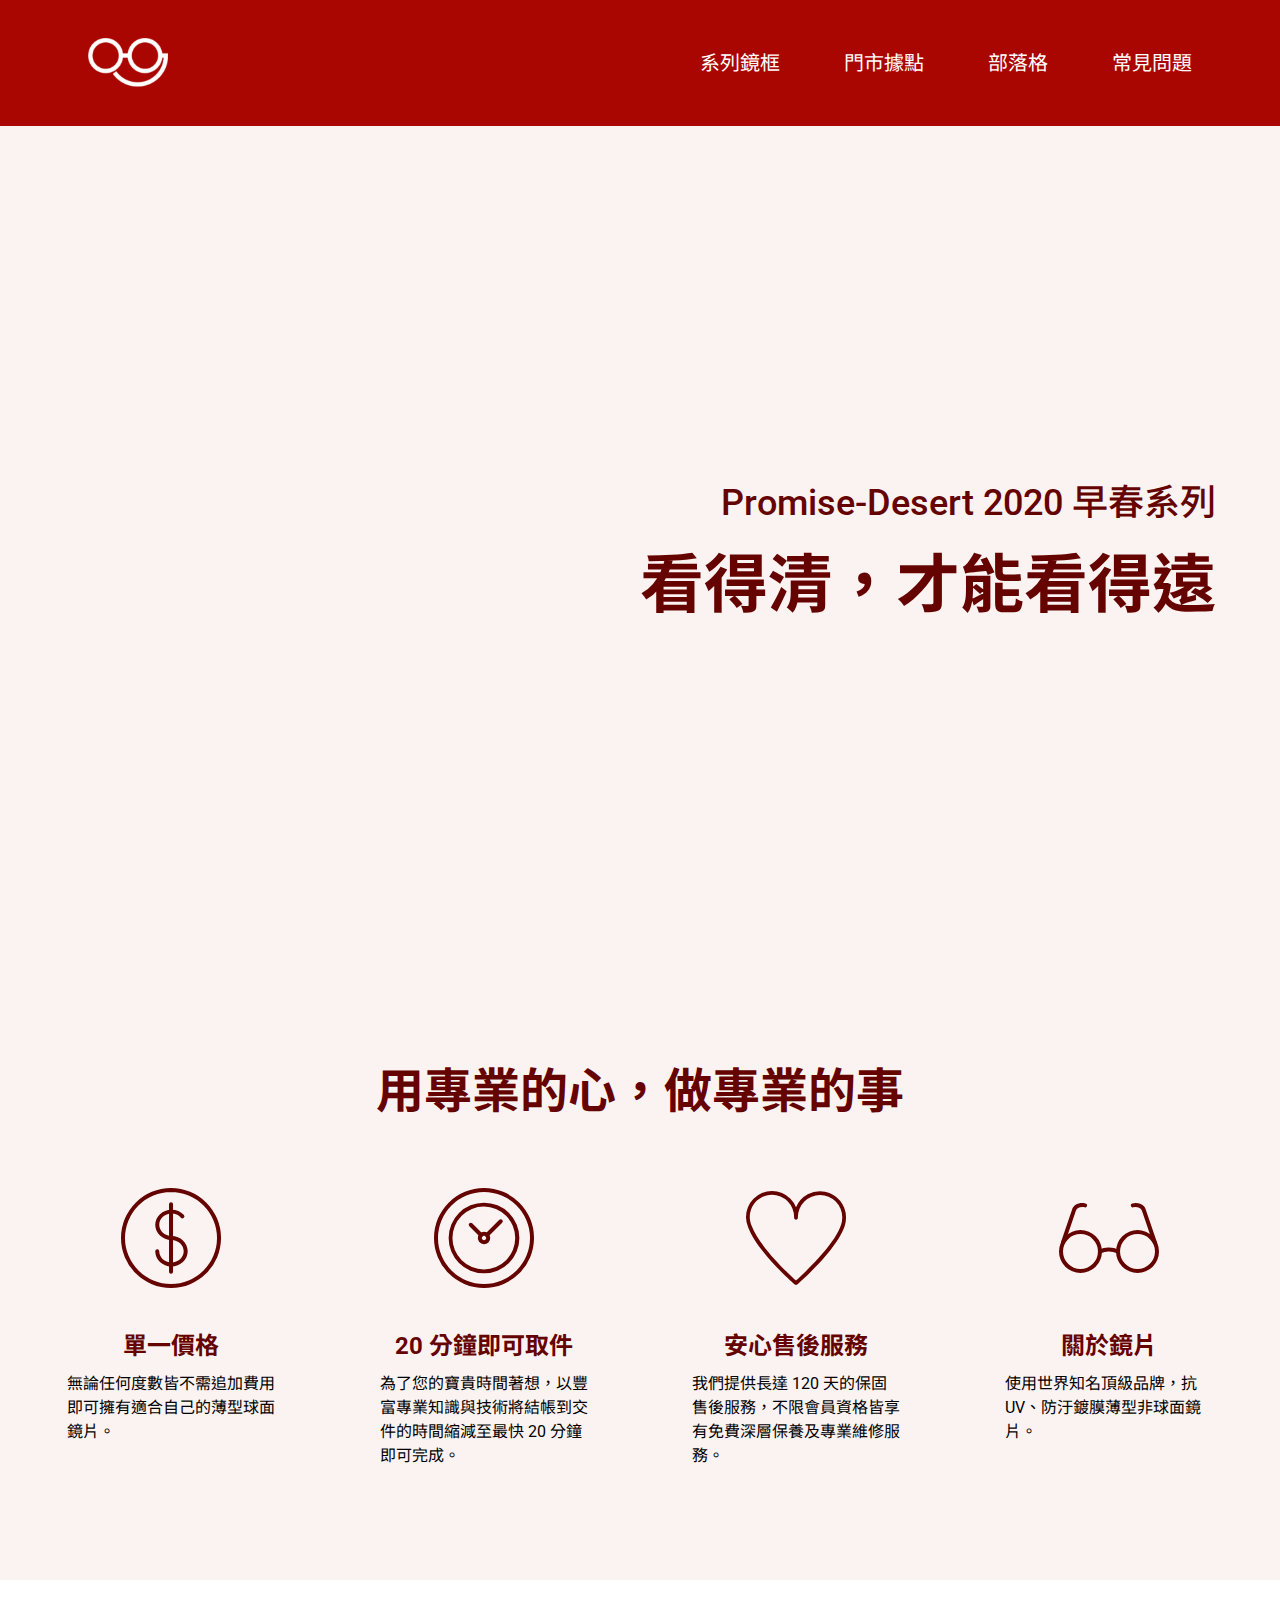
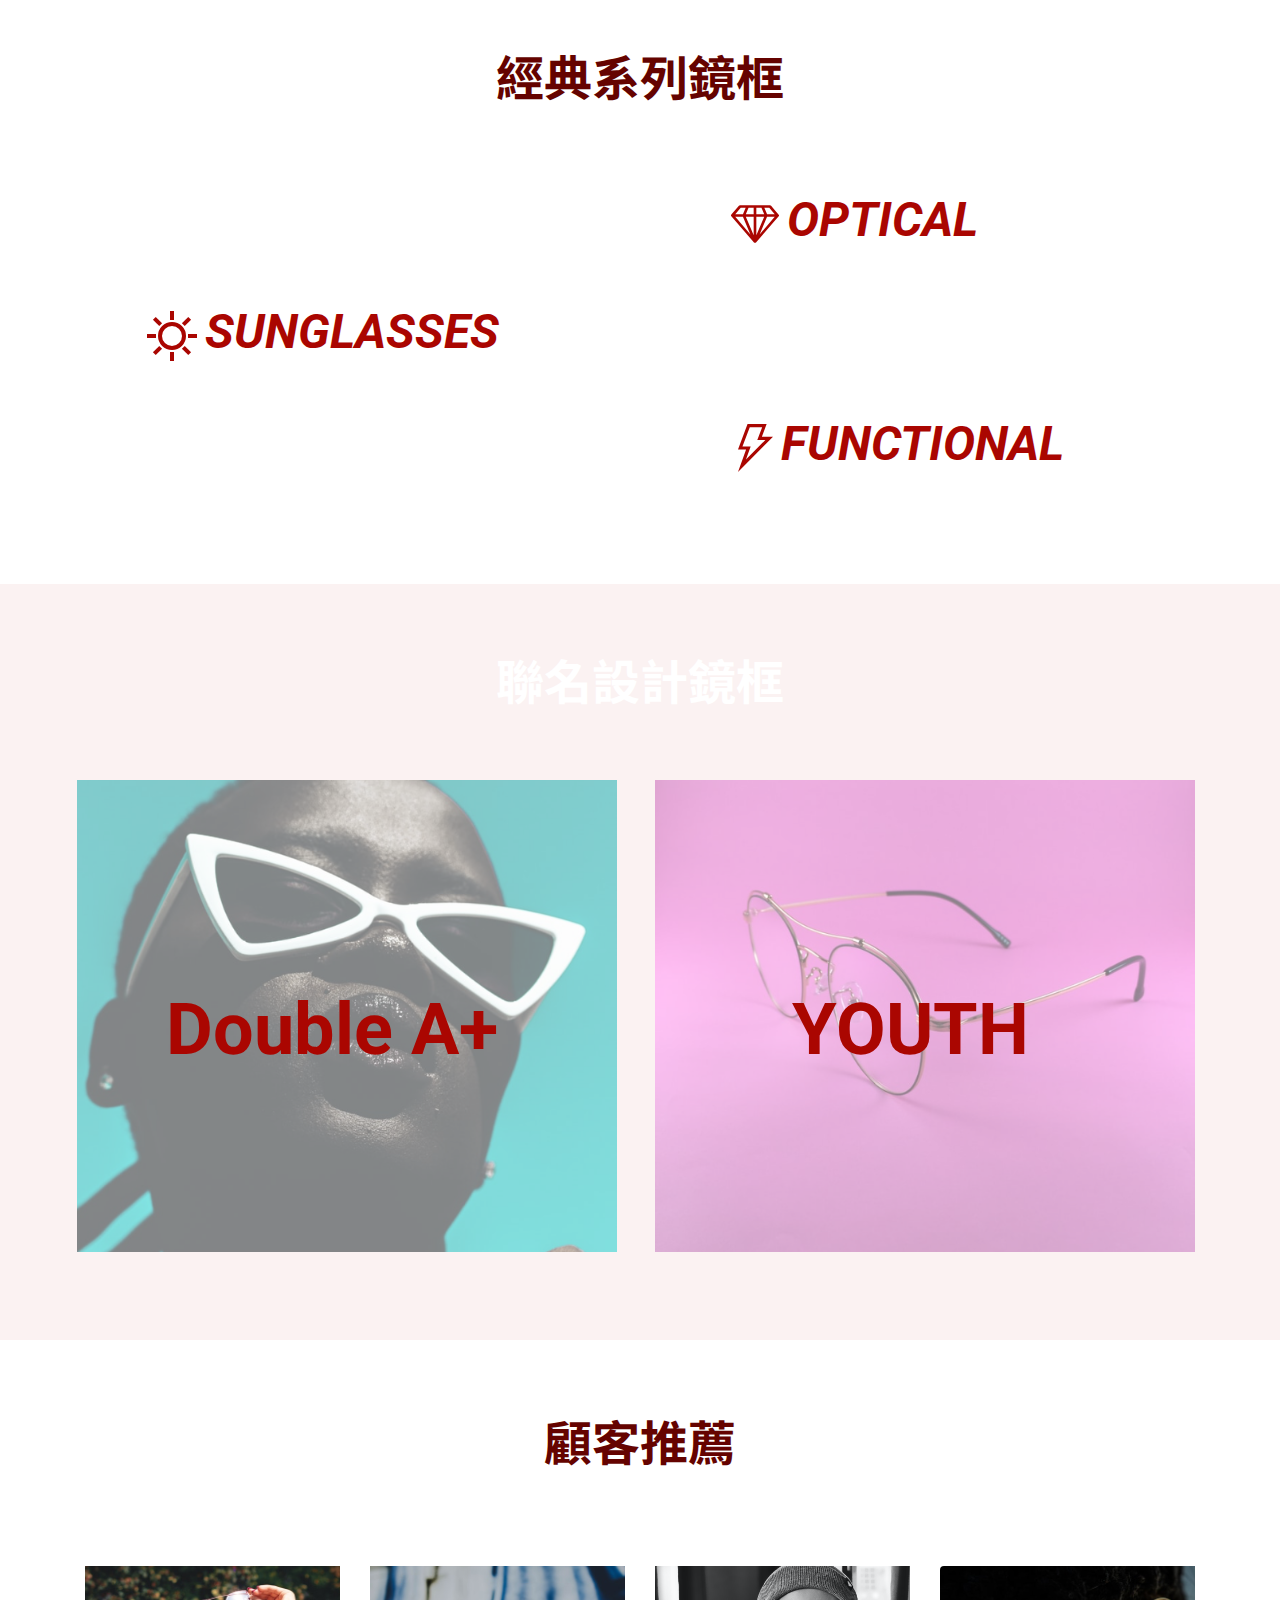
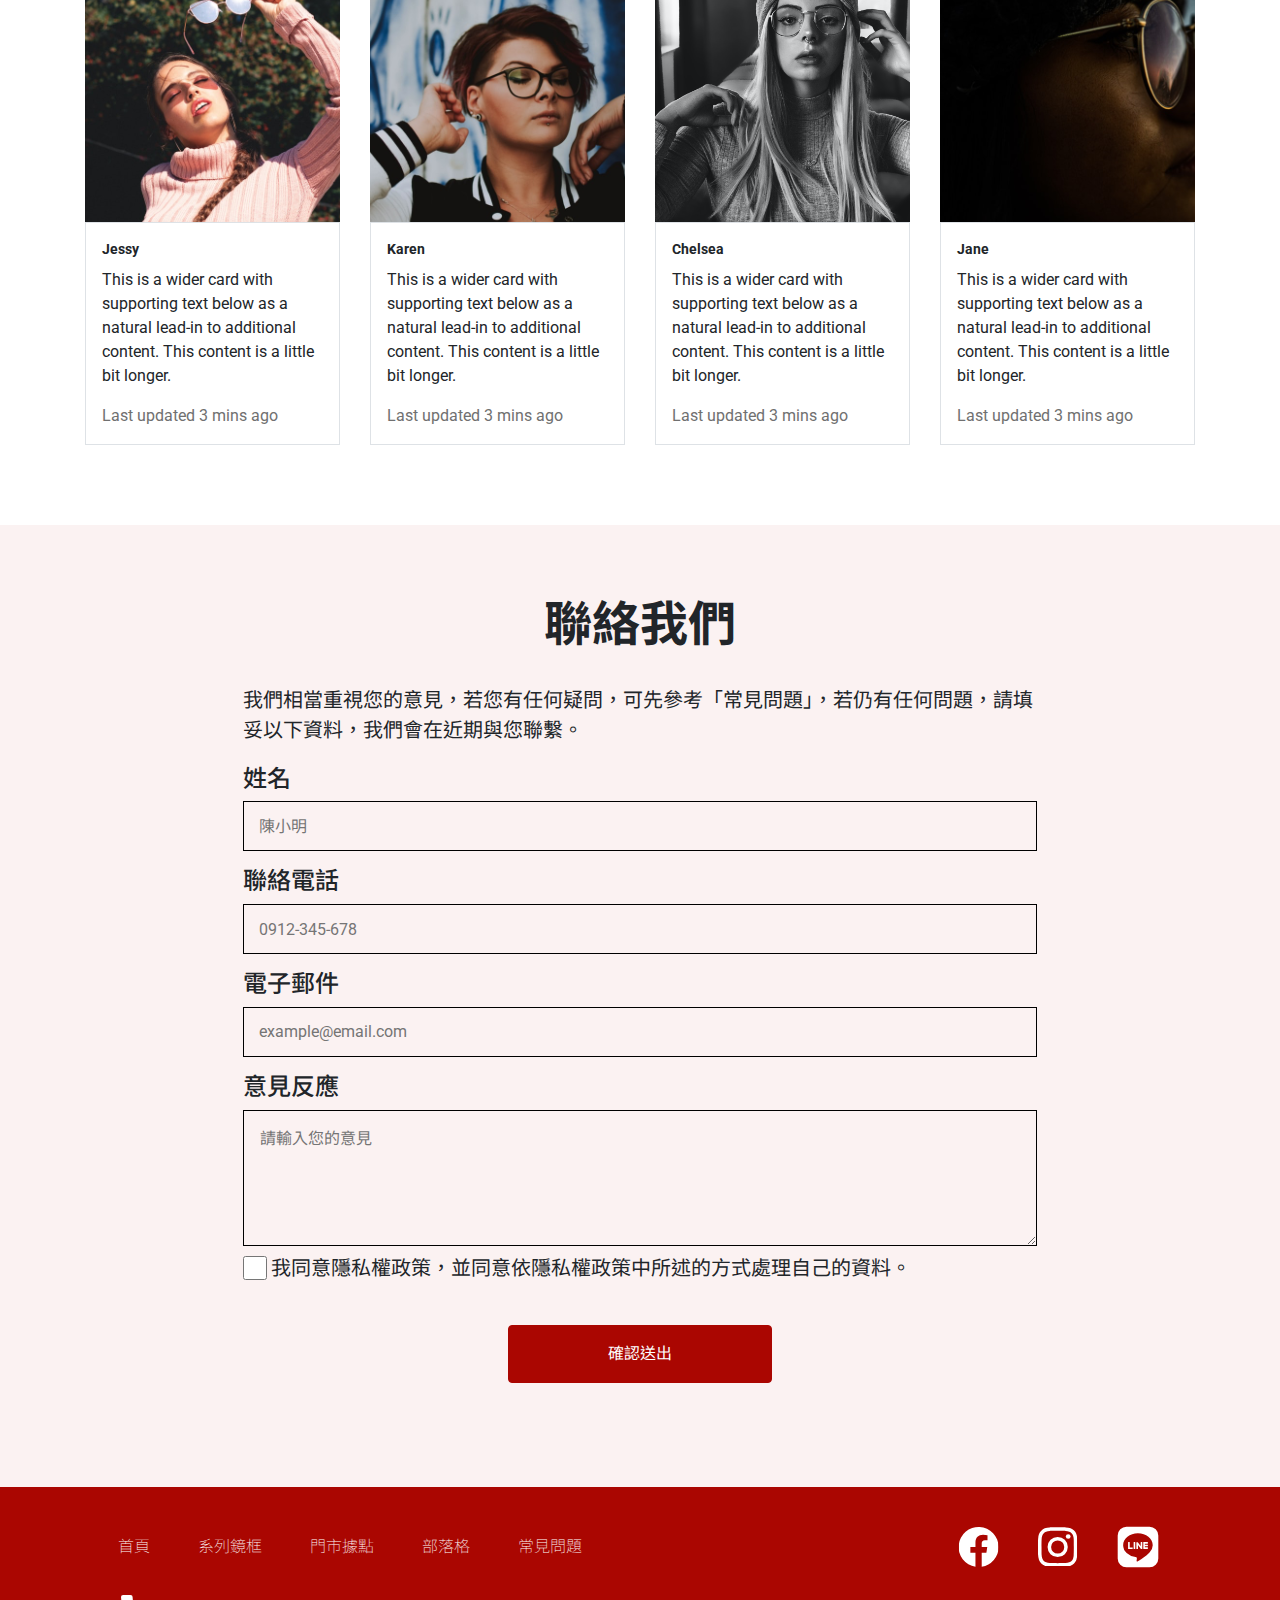
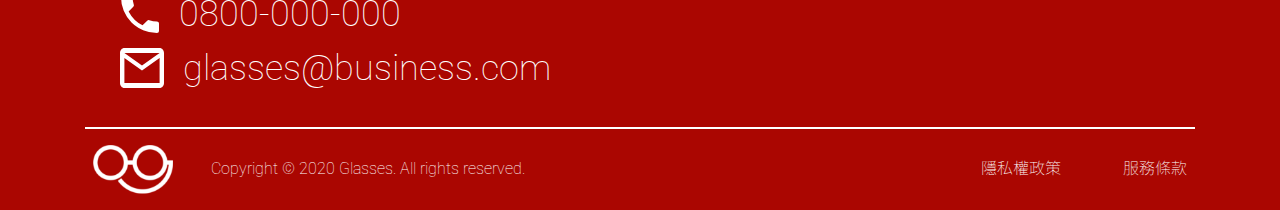
==== index.html @ 2b52bfc2 "Add files via upload" ====
<!DOCTYPE html>
<html lang="en">
<head>
    <meta charset="UTF-8">
    <meta name="viewport" content="width=device-width, initial-scale=1.0">
    <link href="https://fonts.googleapis.com/css2?family=Noto+Sans+TC:wght@300&display=swap" rel="stylesheet">
    <link href="https://fonts.googleapis.com/css2?family=Roboto:wght@300&display=swap" rel="stylesheet">
    <link href="https://fonts.googleapis.com/css2?family=Roboto:wght@500&display=swap" rel="stylesheet">
    <link rel="stylesheet" href="css/all.css">
    <title>首頁｜微笑眼鏡</title>
</head>
<body>
    <div class="pink container-fliud">
        <div class="header">
            <div class="d-none d-md-block">
                <div class="navbar col-12 d-flex justify-content-md-around justify-content-lg-between px-lg-13">
                    <h1 class="brandLogo m-0 py-7"><a href="index.html">LOGO品牌識別</a></h1>
                    <ul class="d-flex m-0">
                        <li><a class="mr-11" href="#">系列鏡框</a></li><a href="#"></a>
                        <li><a class="mr-11" href="#">門市據點</a></li><a href="#"></a>
                        <li><a class="mr-11" href="#">部落格</a></li><a href="#"></a>
                        <li><a href="#">常見問題</a></li><a href="#"></a>
                    </ul>
                </div>
            </div>
            <div class="d-block d-md-none">
                <div class="navbarMobile col-12 d-flex align-items-center">
                    <a href="#"><img src="img/burger.svg" alt=""></a>
                    <h1 class="brandLogo mb-0"><a href="index.html">LOGO品牌識別</a></h1>
                </div>
            </div>
            <div class="bannerPC bannerPad bannerMobile">
                <div class="bannerText d-flex flex-column offset-2 offset-md-4 offset-lg-6">
                    <h3 class="bannerIntro">Promise-Desert 2020 早春系列</h3>
                    <h2 class="bannerTitle">看得清，才能看得遠</h2>
                </div>
            </div>
            <div class="keyBlock d-flex flex-column align-items-center pt-11 pb-12">
                <h2 class="keyBlock-title mb-10">用專業的心，做專業的事</h2>
                <ul class="d-flex col-12 justify-content-center align-items-start flex-wrap">
                    <li class="textBlock col-12 col-md-6 col-lg-3 d-flex flex-column align-items-center">
                        <img class="mb-9" src="img/dollar.svg" alt="">
                        <h3 class="textBlock-title">單一價格</h3>
                        <p>無論任何度數皆不需追加費用<br>即可擁有適合自己的薄型球面<br>鏡片。</p>
                    </li>
                    <li class="textBlock col-12 col-md-6 col-lg-3 offset-1 d-flex flex-column align-items-center m-0">
                        <img class="mb-9" src="img/clock.svg" alt="">
                        <h3 class="textBlock-title">20 分鐘即可取件</h3>
                        <p>為了您的寶貴時間著想，以豐<br>富專業知識與技術將結帳到交<br>件的時間縮減至最快 20 分鐘<br>即可完成。</p>
                    </li>
                    <li class="textBlock col-12 col-md-6 col-lg-3 offset-1 d-flex flex-column align-items-center m-0">
                        <img class="mb-9" src="img/heart.svg" alt="">
                        <h3 class="textBlock-title">安心售後服務</h3>
                        <p>我們提供長達 120 天的保固<br>售後服務，不限會員資格皆享<br>有免費深層保養及專業維修服<br>務。</p>
                    </li>
                    <li class="textBlock col-12 col-md-6 col-lg-3 offset-1 d-flex flex-column align-items-center m-0">
                        <img class="mb-9" src="img/glasses.svg" alt="">
                        <h3 class="textBlock-title">關於鏡片</h3>
                        <p>使用世界知名頂級品牌，抗<br>UV、防汙鍍膜薄型非球面鏡<br>片。</p>
                    </li>
                </ul>
            </div>
        </div>
    </div>
    <div class="container">
        <div class="row m-0">
            <div class="classic pt-8 pb-5 pt-md-11 pb-md-12">
                <h2 class="classicTitle pb-5 pb-md-10">經典系列鏡框</h2>
                <ul class="col-12 d-flex flex-column align-items-center">
                    <li class="classic-item d-flex align-items-center mb-8">
                        <img class="classicPic col-12 col-md-7" src="https://i.ibb.co/PTWrkhd/product-1.png" alt="">
                        <img class="w-diaPic d-block d-md-none" src="img/w-dia-sm.svg" alt="">
                        <h3 class="w-diaText d-block d-md-none">OPTICAL</h3>
                        <div class="classicText col-5 d-flex">
                            <img class="mr-2 d-none d-lg-block" src="img/diamond.svg" alt="">
                            <img class="mr-2 d-none d-md-block d-lg-none" src="img/diamond-sm.svg" alt="">
                            <h3 class="d-none d-md-block">OPTICAL</h3>
                        </div>
                    </li>
                    <li class="classic-item d-flex flex-lg-row-reverse align-items-center mb-8">
                        <img class="classicPic col-12 col-md-7" src="https://i.ibb.co/HFgyzRF/product-2.png" alt="">
                        <img class="w-sunPic d-block d-md-none" src="img/w-sun-sm.svg" alt="">
                        <h3 class="w-sunText d-block d-md-none">SUNGLASSES</h3>
                        <div class="classicText col-5 d-flex justify-lg-content-end">
                            <img class="mr-2 d-none d-lg-block" src="img/sun.svg" alt="">
                            <img class="mr-2 d-none d-md-block d-lg-none" src="img/sun-sm.svg" alt="">
                            <h3 class="d-none d-md-block">SUNGLASSES</h3>
                        </div>                    
                    </li>
                    <li class="classic-item d-flex align-items-center">                        
                        <img class="classicPic col-12 col-md-7" src="https://i.ibb.co/9H6M8vJ/product-3.png" alt="">
                        <img class="w-flashPic d-block d-md-none" src="img/w-flash-sm.svg" alt="">
                        <h3 class="w-flashText d-block d-md-none">FUNCTIONAL</h3>
                        <div class="classicText col-5 d-flex">
                            <img class="mr-2 d-none d-lg-block" src="img/flash.svg" alt="">
                            <img class="mr-2 d-none d-md-block d-lg-none" src="img/flash-sm.svg" alt="">
                            <h3 class="d-none d-md-block">FUNCTIONAL</h3>
                        </div>
                    </li>
                </ul>
            </div>
        </div>
    </div>
    <div class="pink container-fliud">
        <div class="co-branding py-8 py-md-0">
            <h2 class="co-branding-title pb-5 pt-md-11 pb-md-10 m-0">聯名設計鏡框</h2>
            <ul class="col-12 d-flex justify-content-center m-0">
                <li class="brand-list d-flex flex-column flex-md-row mb-md-13">
                    <div class="brand-list-item col-12 col-md-6 mb-4 mb-md-0">
                        <img class="mr-2 d-none d-lg-block" src="img/co-branding1.png" alt="">
                        <img class="mr-md-2 d-block d-lg-none" src="img/co-branding1-sm.png" alt="">
                        <div class="mask"></div>
                        <h3 class="itemText pri">Double A+</h3>
                    </div>
                    <div class="brand-list-item col-12 col-md-6">
                        <img class="mr-2 d-none d-lg-block" src="img/co-branding2.png" alt="">
                        <img class="mr-md-2 d-block d-lg-none" src="img/co-branding2-sm.png" alt="">
                        <div class="mask"></div>
                        <h3 class="itemText sec">YOUTH</h3>
                    </div>
                </li>
            </ul>
        </div>
    </div>
    <div class="container">
        <div class="row justify-content-center m-0">
            <div class="recommendation">
                <h2 class="recommendationTitle pb-5 mb-md-10">顧客推薦</h2>
                <ul class="col-12 cardList d-flex justify-content-center flex-wrap">
                    <li class="cardList-item col-12 col-md-6 col-lg-3 d-flex flex-column align-items-center">
                        <div class="cardList-picItem">
                            <img class="customerPic" src="img/Jessy.png" alt="">
                        </div>
                        <div class="card-item">
                            <h4>Jessy</h4>
                            <p>This is a wider card with supporting text below as a natural lead-in to additional content. This content is a little bit longer.</p>
                            <span>Last updated 3 mins ago</span>
                        </div>
                    </li>
                    <li class="cardList-item col-12 col-md-6 col-lg-3 d-flex flex-column align-items-center">
                        <div class="cardList-picItem">
                            <img class="customerPic" src="img/Karen.png" alt="">
                        </div>
                        <div class="card-item">
                            <h4>Karen</h4>
                            <p>This is a wider card with supporting text below as a natural lead-in to additional content. This content is a little bit longer.</p>
                            <span>Last updated 3 mins ago</span>
                        </div>
                    </li>
                    <li class="cardList-item col-12 col-md-6 col-lg-3 d-flex flex-column align-items-center">
                        <div class="cardList-picItem">
                            <img class="customerPic" src="img/Chelsea.png" alt="">
                        </div>
                        <div class="card-item">
                            <h4>Chelsea</h4>
                            <p>This is a wider card with supporting text below as a natural lead-in to additional content. This content is a little bit longer.</p>
                            <span>Last updated 3 mins ago</span>
                        </div>
                    </li>
                    <li class="cardList-item col-12 col-md-6 col-lg-3 d-flex flex-column align-items-center">
                        <div class="cardList-picItem">
                            <img class="customerPic" src="img/Jane.png" alt="">
                        </div>
                        <div class="card-item m-0">
                            <h4>Jane</h4>
                            <p>This is a wider card with supporting text below as a natural lead-in to additional content. This content is a little bit longer.</p>
                            <span>Last updated 3 mins ago</span>
                        </div>
                    </li>
                </ul>
            </div>
        </div>
    </div>
    <div class="pink container-fliud">
        <form class="col-12 offset-md-2 col-md-8 d-flex flex-column align-items-center py-8 pt-md-11 pb-md-13">
            <h2 class="col-12 mb-5 mb-md-6">聯絡我們</h2>
            <p class="col-12 mb-5">我們相當重視您的意見，若您有任何疑問，可先參考「常見問題」，若仍有任何問題，請填妥以下資料，我們會在近期與您聯繫。</p>
            <ul class="col-12">
                <li>
                    <h4>姓名</h4>
                    <input class="nameBlock col-12 mb-4" type="text" placeholder="陳小明" name="" id="">
                </li>
                <li>
                    <h4>聯絡電話</h4>
                    <input class="telBlock col-12 mb-4" type="tel" placeholder="0912-345-678" name="" id="">
                </li>
                <li>
                    <h4>電子郵件</h4>
                    <input class="mailBlock col-12 mb-4" type="email" placeholder="example@email.com" name="" id="">
                </li>
                <li>
                    <h4>意見反應</h4>
                    <textarea class="rejectBlock col-12 p-4" placeholder="請輸入您的意見" id="report" name="report"></textarea>
                </li>
                <li class="privacy d-flex flex-row align-items-lg-center">
                    <input class="checkBlock mr-1" type="checkbox" name="" id="">
                    <p class="m-0">我同意隱私權政策，並同意依隱私權政策中所述的方式處理自己的資料。</p>
                </li>
                <li class="d-flex justify-content-center">
                    <button class="submit col-4 btn btn-primary">確認送出</button>
                </li>
            </ul>
        </form>
    </div>
    <div class="red container-fliud">
        <div class="row m-0">
            <div class="footer col-12 d-flex flex-column pt-6 pt-md-0">
                <!-- 平板以上顯示 -->
                <div class="d-none d-md-block">
                    <div class="menubar d-flex justify-content-between mx-lg-13">
                        <ul class="menuList col-md-9 col-lg-7 d-flex justify-content-md-center justify-content-lg-start align-items-center">
                            <li class="menuList-item"><a href="index.html">首頁</a></li>
                            <li class="menuList-item"><a href="#">系列鏡框</a></li>
                            <li class="menuList-item"><a href="#">門市據點</a></li>
                            <li class="menuList-item"><a href="#">部落格</a></li>
                            <li class="menuList-item"><a href="#">常見問題</a></li>
                        </ul> 
                        <!-- 社群媒體連結(PC, Pad ver.) -->
                        <ul class="iconList col-md-3 d-flex justify-content-end justify-content-md-center justify-content-lg-end">
                            <li class="icon-item mr-md-6 mr-lg-8">
                                <a href="#">
                                    <img class="d-none d-lg-block" src="img/fb.svg" alt="">
                                    <img class="d-md-block d-lg-none" src="img/fb-sm.svg" alt="">
                                </a>
                            </li>
                            <li class="icon-item  mr-md-6 mr-lg-8">
                                <a href="#">
                                    <img class="d-none d-lg-block" src="img/ig.svg" alt="">
                                    <img class="d-md-block d-lg-none" src="img/ig-sm.svg" alt="">
                                </a>
                            </li>
                            <li class="icon-item">
                                <a href="#">
                                    <img class="d-none d-lg-block" src="img/line.svg" alt="">
                                    <img class="d-md-block d-lg-none" src="img/line-sm.svg" alt="">
                                </a>
                            </li>
                        </ul>
                    </div>
                </div> 
                <!-- 平板以上顯示 -->
                <div class="contact d-flex">
                    <!-- 電話及電子郵件 -->
                    <ul class="info col-6 col-md-5 col-lg-6 d-flex flex-column">
                        <li class="d-flex align-items-center ml-lg-13">
                            <img class="d-none d-lg-block" src="img/phone.svg" alt="">
                            <img class="d-none d-md-block d-lg-none mr-md-5" src="img/phone-md.svg" alt="">
                            <img class="d-block d-md-none mr-1" src="img/phone-sm.svg" alt="">
                            <a class="telNumber" href="tel:+0800-000-000">0800-000-000</a>
                        </li>
                        <li class="d-flex align-items-center ml-lg-13">
                            <img class="d-none d-lg-block" src="img/mail.svg" alt="">
                            <img class="d-none d-md-block d-lg-none mr-md-3" src="img/mail-md.svg" alt="">
                            <img class="d-block d-md-none mr-1" src="img/mail-sm.svg" alt="">
                            <a class="email" href="mailto:glasses@business.com">glasses@business.com</a>
                        </li>
                    </ul>
                    <!-- 社群媒體連結(mobile ver.) -->
                    <ul class="iconList col-6 d-flex justify-content-end d-block d-md-none">
                        <li class="icon-item mr-6">
                            <a href="#">
                                <img class="d-md-block" src="img/fb-sm.svg" alt="">
                            </a>
                        </li>
                        <li class="icon-item mr-6 mr-md-6 mr-lg-8">
                            <a href="#">
                                <img class="d-md-block" src="img/ig-sm.svg" alt="">
                            </a>
                        </li>
                        <li class="icon-item">
                            <a href="#">
                                <img class="d-md-block" src="img/line-sm.svg" alt="">
                            </a>
                        </li>
                    </ul>
                </div>
                <hr>       
                <div class="bottom d-flex">
                    <ul class="copyright p-0 col-md-12 d-flex flex-column flex-md-row justify-content-between justify-content-lg-around">
                        <li class="companyList p-0 col-md-7 col-lg-6 d-flex align-items-center">
                            <a href="index.html"><img class="d-none d-lg-block" src="img/logo.png" alt=""></a>
                            <p class="m-0">Copyright © 2020 Glasses. All rights reserved.</p>
                        </li>
                        <li class="lawList p-0 col-md-5 col-lg-3 d-flex flex-column align-items-start flex-md-row align-items-md-center justify-content-md-end">
                            <a class="PrivacyPolicy" href="#">隱私權政策</a>
                            <a href="#">服務條款</a>
                        </li>
                    </ul>
                    <div class="pt-8 d-block d-md-none"><a href="#"><img src="img/logo-sm.png" alt=""></a></div>
                </div>
            </div>
        </div>
    </div>
</body>
</html>
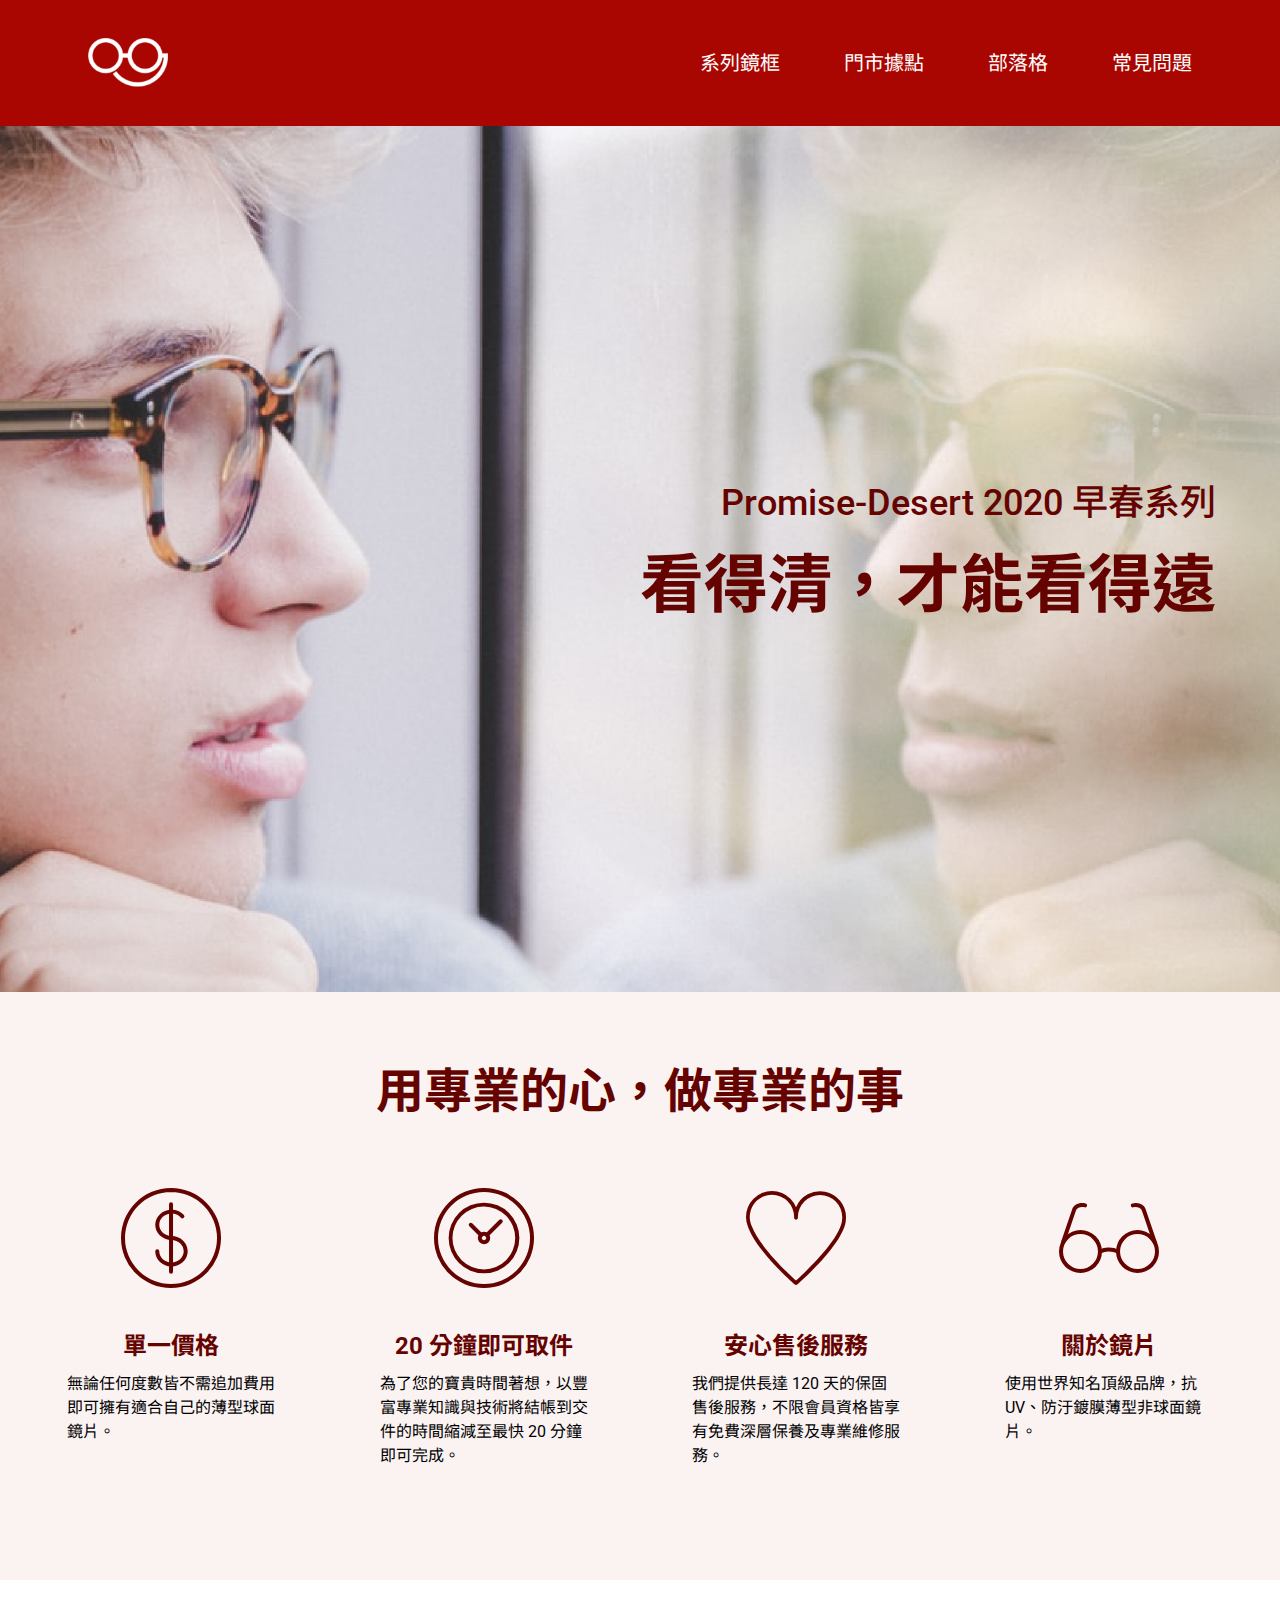
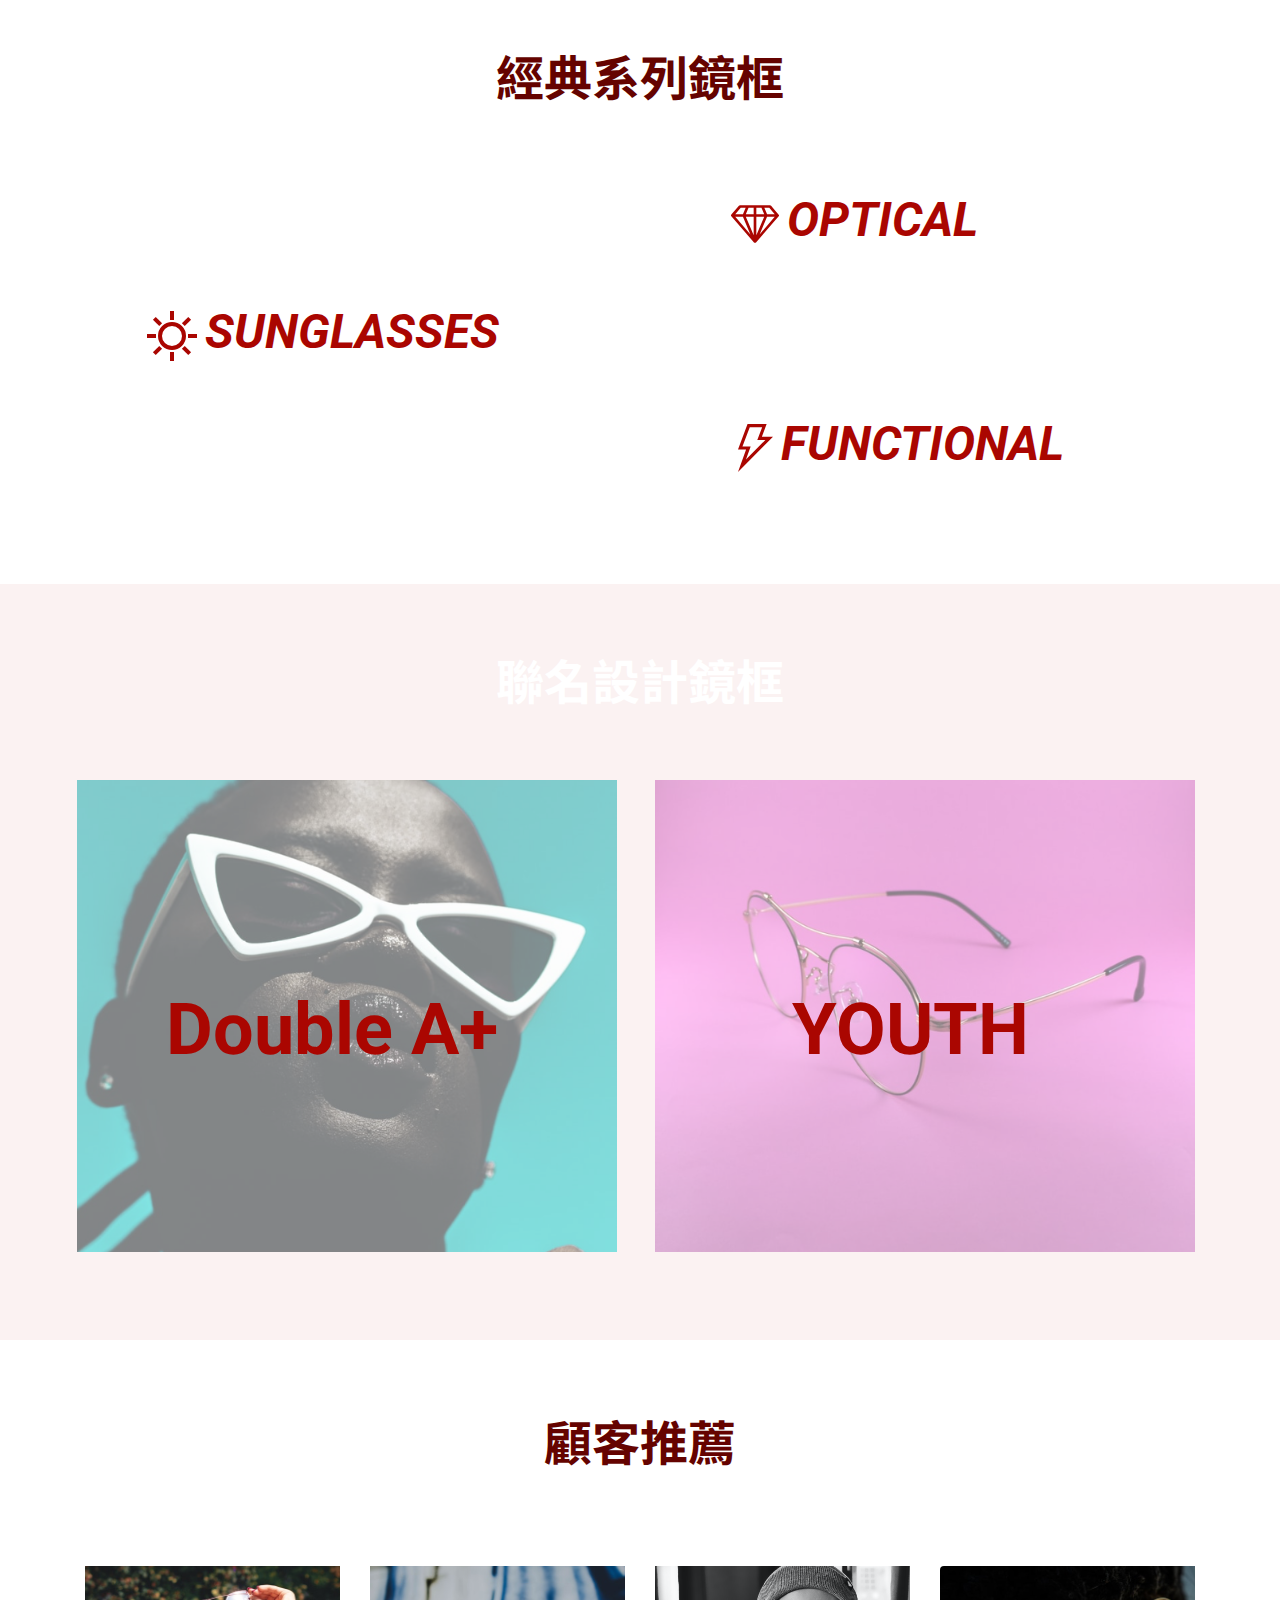
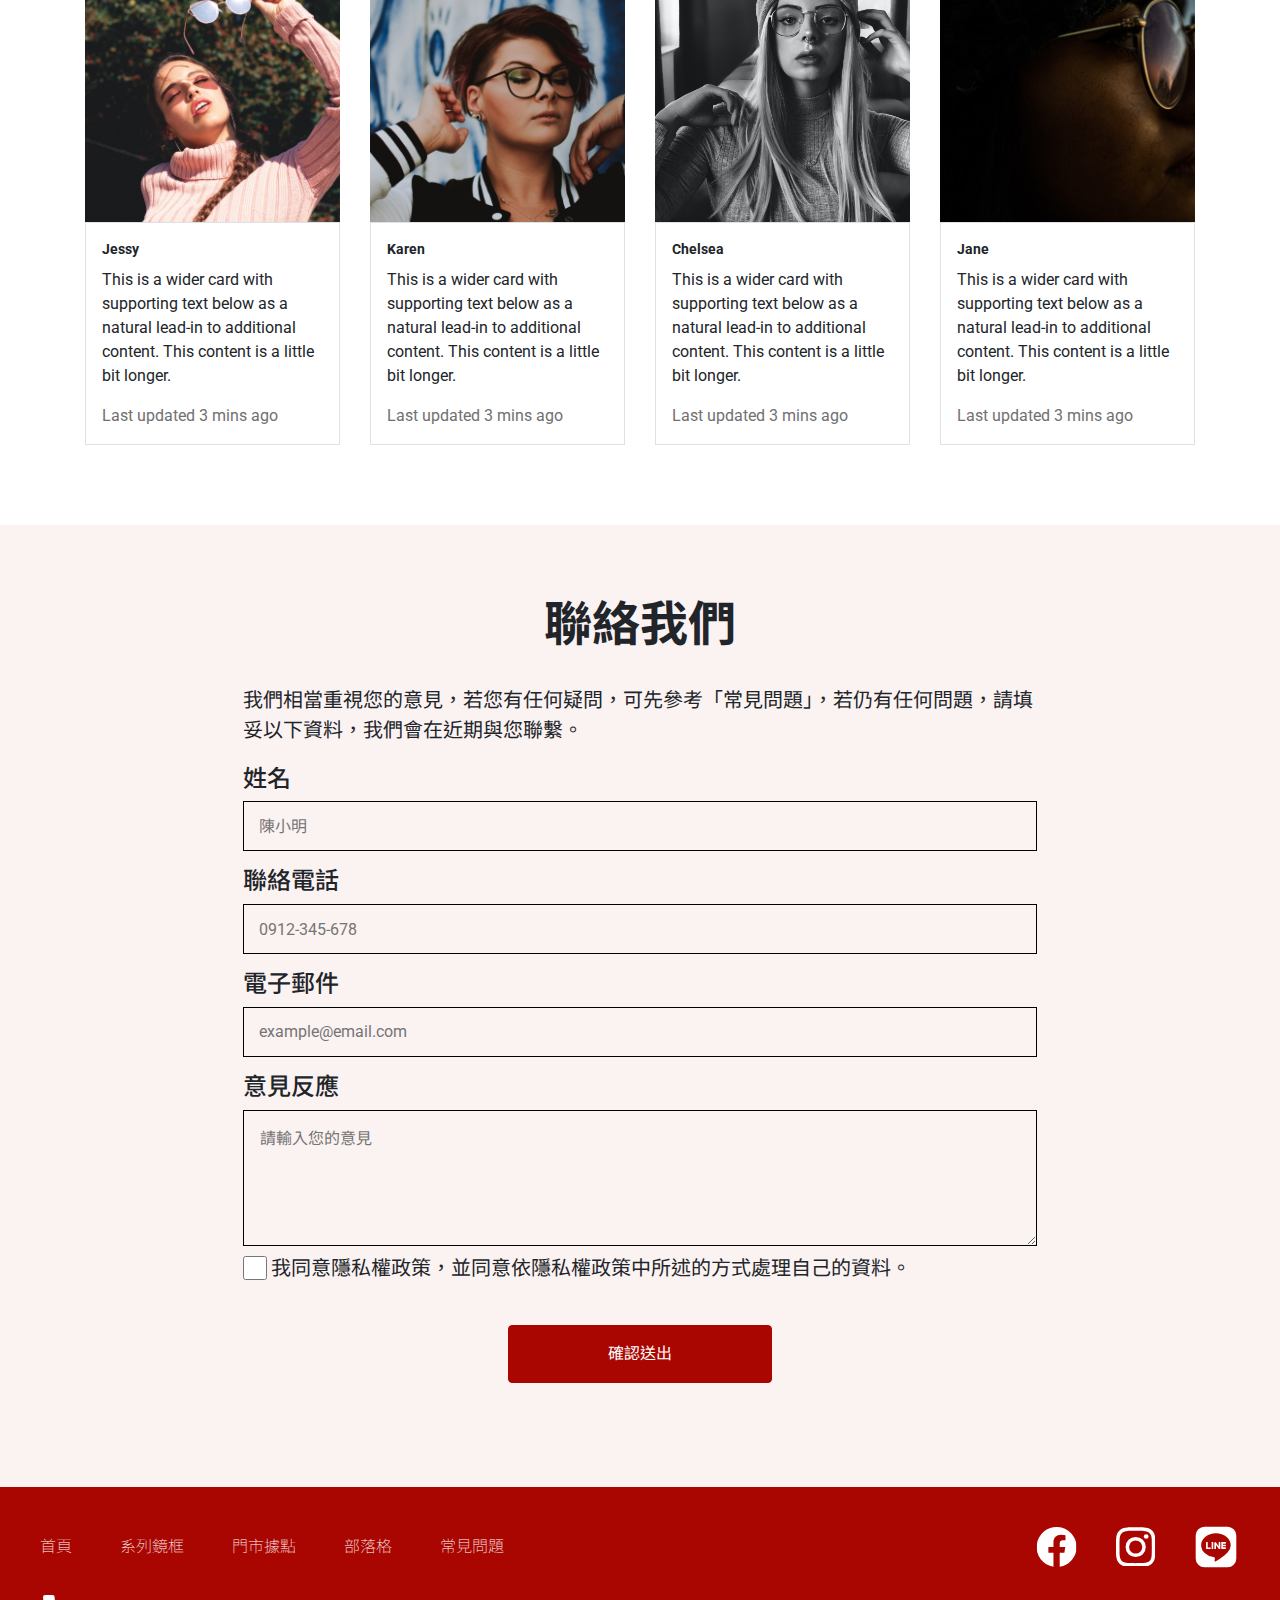
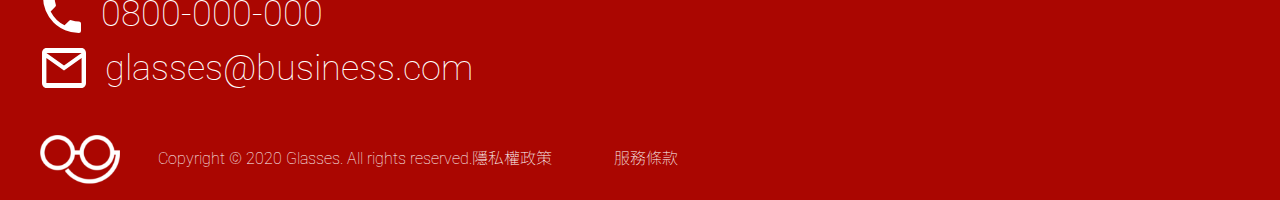
==== commit 4749c4c3: "Add files via upload" ====
--- a/index.html
+++ b/index.html
@@ -16,10 +16,10 @@
                 <div class="navbar col-12 d-flex justify-content-md-around justify-content-lg-between px-lg-13">
                     <h1 class="brandLogo m-0 py-7"><a href="index.html">LOGO品牌識別</a></h1>
                     <ul class="d-flex m-0">
-                        <li><a class="mr-11" href="#">系列鏡框</a></li><a href="#"></a>
-                        <li><a class="mr-11" href="#">門市據點</a></li><a href="#"></a>
-                        <li><a class="mr-11" href="#">部落格</a></li><a href="#"></a>
-                        <li><a href="#">常見問題</a></li><a href="#"></a>
+                        <li><a class="mr-11" href="product.html">系列鏡框</a></li><a href="#"></a>
+                        <li><a class="mr-11" href="store.html">門市據點</a></li><a href="#"></a>
+                        <li><a class="mr-11" href="blog.html">部落格</a></li><a href="#"></a>
+                        <li><a href="FAQ.html">常見問題</a></li><a href="#"></a>
                     </ul>
                 </div>
             </div>
@@ -204,28 +204,28 @@
     </div>
     <div class="red container-fliud">
         <div class="row m-0">
-            <div class="footer col-12 d-flex flex-column pt-6 pt-md-0">
+            <div class="footer d-flex flex-column align-items-lg-between pt-6 pt-md-0">
                 <!-- 平板以上顯示 -->
                 <div class="d-none d-md-block">
-                    <div class="menubar d-flex justify-content-between mx-lg-13">
-                        <ul class="menuList col-md-9 col-lg-7 d-flex justify-content-md-center justify-content-lg-start align-items-center">
-                            <li class="menuList-item"><a href="index.html">首頁</a></li>
-                            <li class="menuList-item"><a href="#">系列鏡框</a></li>
-                            <li class="menuList-item"><a href="#">門市據點</a></li>
-                            <li class="menuList-item"><a href="#">部落格</a></li>
-                            <li class="menuList-item"><a href="#">常見問題</a></li>
+                    <div class="menubar d-flex justify-content-between">
+                        <ul class="menuList d-flex justify-content-md-center justify-content-lg-start align-items-center p-0">
+                            <li class="menuList-item"><a class="pl-0" href="index.html">首頁</a></li>
+                            <li class="menuList-item"><a href="product.html">系列鏡框</a></li>
+                            <li class="menuList-item"><a href="store.html">門市據點</a></li>
+                            <li class="menuList-item"><a href="blog.html">部落格</a></li>
+                            <li class="menuList-item"><a href="FAQ.html">常見問題</a></li>
                         </ul> 
                         <!-- 社群媒體連結(PC, Pad ver.) -->
-                        <ul class="iconList col-md-3 d-flex justify-content-end justify-content-md-center justify-content-lg-end">
-                            <li class="icon-item mr-md-6 mr-lg-8">
+                        <ul class="iconList d-flex justify-content-end justify-content-md-center justify-content-lg-end">
+                            <li class="icon-item">
                                 <a href="#">
-                                    <img class="d-none d-lg-block" src="img/fb.svg" alt="">
+                                    <img class="d-none d-lg-block mr-8" src="img/fb.svg" alt="">
                                     <img class="d-md-block d-lg-none" src="img/fb-sm.svg" alt="">
                                 </a>
                             </li>
-                            <li class="icon-item  mr-md-6 mr-lg-8">
+                            <li class="icon-item">
                                 <a href="#">
-                                    <img class="d-none d-lg-block" src="img/ig.svg" alt="">
+                                    <img class="d-none d-lg-block mr-8" src="img/ig.svg" alt="">
                                     <img class="d-md-block d-lg-none" src="img/ig-sm.svg" alt="">
                                 </a>
                             </li>
@@ -239,16 +239,16 @@
                     </div>
                 </div> 
                 <!-- 平板以上顯示 -->
-                <div class="contact d-flex">
+                <div class="contact d-flex mb-6">
                     <!-- 電話及電子郵件 -->
-                    <ul class="info col-6 col-md-5 col-lg-6 d-flex flex-column">
-                        <li class="d-flex align-items-center ml-lg-13">
+                    <ul class="info d-flex flex-column p-0">
+                        <li class="d-flex align-items-center">
                             <img class="d-none d-lg-block" src="img/phone.svg" alt="">
                             <img class="d-none d-md-block d-lg-none mr-md-5" src="img/phone-md.svg" alt="">
                             <img class="d-block d-md-none mr-1" src="img/phone-sm.svg" alt="">
                             <a class="telNumber" href="tel:+0800-000-000">0800-000-000</a>
                         </li>
-                        <li class="d-flex align-items-center ml-lg-13">
+                        <li class="d-flex align-items-center">
                             <img class="d-none d-lg-block" src="img/mail.svg" alt="">
                             <img class="d-none d-md-block d-lg-none mr-md-3" src="img/mail-md.svg" alt="">
                             <img class="d-block d-md-none mr-1" src="img/mail-sm.svg" alt="">
@@ -256,13 +256,13 @@
                         </li>
                     </ul>
                     <!-- 社群媒體連結(mobile ver.) -->
-                    <ul class="iconList col-6 d-flex justify-content-end d-block d-md-none">
-                        <li class="icon-item mr-6">
+                    <ul class="iconList d-flex justify-content-end d-block d-md-none">
+                        <li class="icon-item">
                             <a href="#">
                                 <img class="d-md-block" src="img/fb-sm.svg" alt="">
                             </a>
                         </li>
-                        <li class="icon-item mr-6 mr-md-6 mr-lg-8">
+                        <li class="icon-item">
                             <a href="#">
                                 <img class="d-md-block" src="img/ig-sm.svg" alt="">
                             </a>
@@ -273,15 +273,14 @@
                             </a>
                         </li>
                     </ul>
-                </div>
-                <hr>       
+                </div>     
                 <div class="bottom d-flex">
-                    <ul class="copyright p-0 col-md-12 d-flex flex-column flex-md-row justify-content-between justify-content-lg-around">
-                        <li class="companyList p-0 col-md-7 col-lg-6 d-flex align-items-center">
+                    <ul class="copyright p-0 d-flex flex-column flex-md-row justify-content-between">
+                        <li class="companyList p-0 d-flex align-items-center">
                             <a href="index.html"><img class="d-none d-lg-block" src="img/logo.png" alt=""></a>
                             <p class="m-0">Copyright © 2020 Glasses. All rights reserved.</p>
                         </li>
-                        <li class="lawList p-0 col-md-5 col-lg-3 d-flex flex-column align-items-start flex-md-row align-items-md-center justify-content-md-end">
+                        <li class="lawList p-0 d-flex flex-column align-items-start flex-md-row align-items-md-center justify-content-md-end">
                             <a class="PrivacyPolicy" href="#">隱私權政策</a>
                             <a href="#">服務條款</a>
                         </li>
